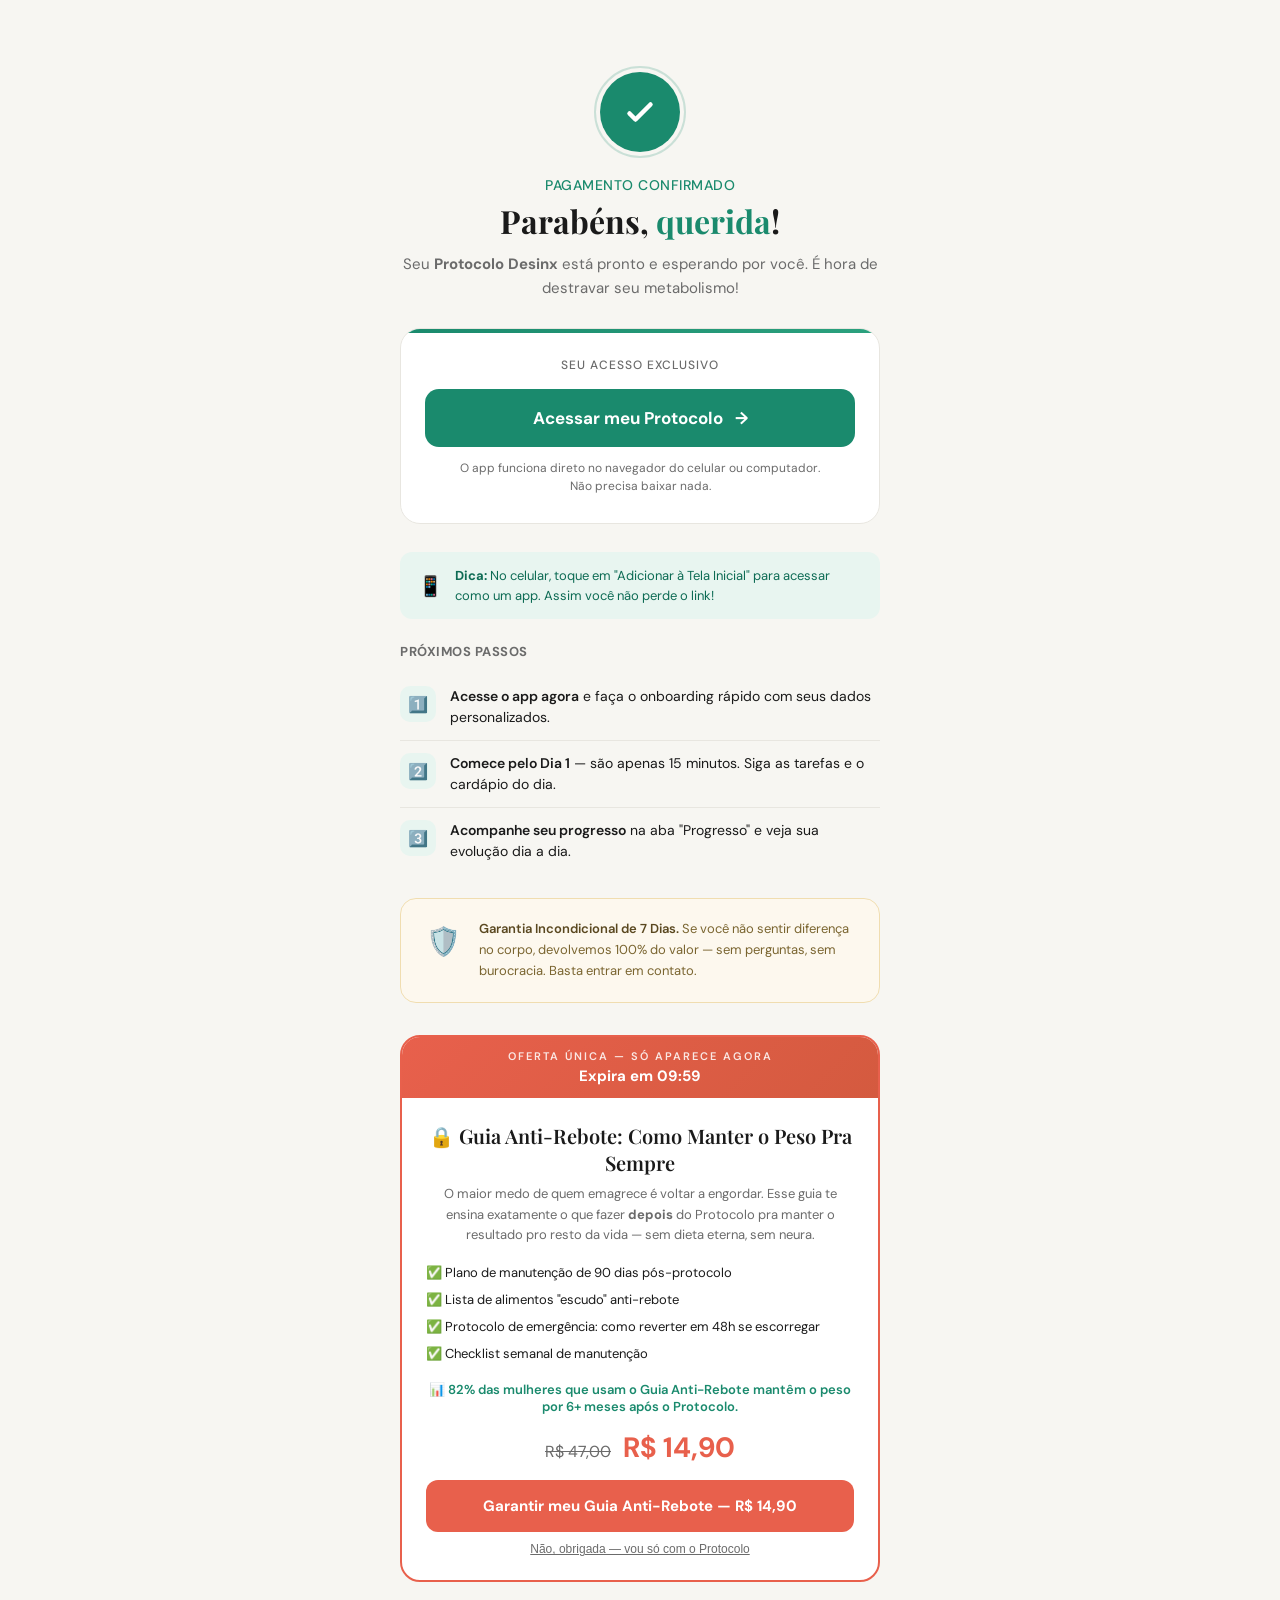
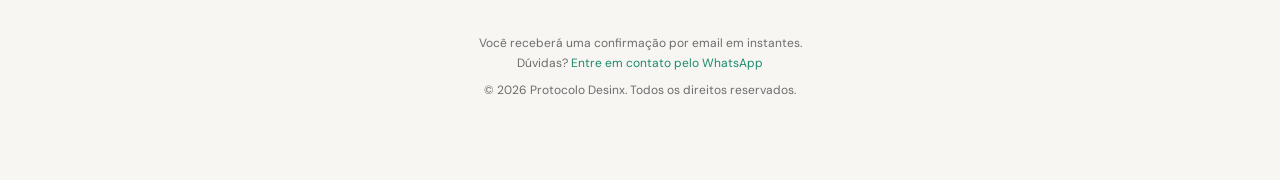
==== thank-you.html @ 16e47de1 "Add files via upload" ====
<!DOCTYPE html>
<html lang="pt-BR">
<head>
<meta charset="UTF-8">
<meta name="viewport" content="width=device-width, initial-scale=1.0">
<title>Parabéns! Seu Protocolo Desinx está pronto</title>
<link rel="preconnect" href="https://fonts.googleapis.com">
<link href="https://fonts.googleapis.com/css2?family=DM+Sans:wght@400;500;700&family=Playfair+Display:wght@600;700&display=swap" rel="stylesheet">
<style>
*{margin:0;padding:0;box-sizing:border-box}
:root{
  --green:#1a8a6d;--green-dark:#0d6b54;--green-light:#e8f5f0;--green-glow:#2ba17e;
  --bg:#f7f6f2;--card:#fff;--text:#1a1a1a;--muted:#6b6b6b;--border:#e8e6e0;
  --gold:#d4a853;--gold-bg:#fdf8ee;--gold-border:#f0ddb0;
  --coral:#e8604c;--coral-bg:#fdf0ed;
}
body{font-family:'DM Sans',sans-serif;background:var(--bg);color:var(--text);min-height:100vh;overflow-x:hidden}

/* Confetti burst */
.confetti-container{position:fixed;top:0;left:0;width:100%;height:100%;pointer-events:none;z-index:100;overflow:hidden}
.confetti{position:absolute;width:10px;height:10px;top:-10px;opacity:0;animation:confettiFall 3s ease-out forwards}
@keyframes confettiFall{
  0%{opacity:1;transform:translateY(0) rotate(0deg) scale(1)}
  100%{opacity:0;transform:translateY(100vh) rotate(720deg) scale(0.3)}
}

/* Success animation */
.success-check{width:80px;height:80px;border-radius:50%;background:var(--green);display:flex;align-items:center;justify-content:center;margin:0 auto 24px;animation:scaleIn 0.5s cubic-bezier(0.34,1.56,0.64,1) 0.3s both;position:relative}
.success-check::after{content:'';position:absolute;inset:-6px;border-radius:50%;border:2px solid var(--green);opacity:0.2;animation:ringPulse 2s ease-out 0.8s infinite}
@keyframes scaleIn{from{transform:scale(0);opacity:0}to{transform:scale(1);opacity:1}}
@keyframes ringPulse{0%{transform:scale(1);opacity:0.2}100%{transform:scale(1.4);opacity:0}}
.success-check svg{width:36px;height:36px;stroke:#fff;stroke-width:3;fill:none;stroke-linecap:round;stroke-linejoin:round}
.success-check svg path{stroke-dasharray:30;stroke-dashoffset:30;animation:drawCheck 0.4s ease-out 0.7s forwards}
@keyframes drawCheck{to{stroke-dashoffset:0}}

/* Layout */
.container{max-width:520px;margin:0 auto;padding:32px 20px 60px}
.hero{text-align:center;padding:40px 0 0;animation:fadeUp 0.6s ease-out 0.2s both}
@keyframes fadeUp{from{opacity:0;transform:translateY(20px)}to{opacity:1;transform:translateY(0)}}
.greeting{font-size:14px;color:var(--green);font-weight:500;letter-spacing:0.5px;text-transform:uppercase;margin:0 0 8px;animation:fadeUp 0.6s ease-out 0.5s both}
.title{font-family:'Playfair Display',serif;font-size:32px;font-weight:700;line-height:1.2;margin:0 0 12px;animation:fadeUp 0.6s ease-out 0.6s both}
.title span{color:var(--green)}
.subtitle{font-size:15px;color:var(--muted);line-height:1.6;animation:fadeUp 0.6s ease-out 0.7s both}

/* CTA Card */
.cta-card{background:var(--card);border-radius:20px;border:1px solid var(--border);padding:28px 24px;margin:28px 0;text-align:center;animation:fadeUp 0.6s ease-out 0.8s both;position:relative;overflow:hidden}
.cta-card::before{content:'';position:absolute;top:0;left:0;right:0;height:4px;background:linear-gradient(90deg,var(--green),var(--green-glow))}
.cta-label{font-size:12px;color:var(--muted);text-transform:uppercase;letter-spacing:1px;font-weight:500;margin:0 0 16px}
.cta-btn{display:block;width:100%;padding:18px 24px;background:var(--green);color:#fff;font-size:17px;font-weight:700;border:none;border-radius:14px;cursor:pointer;text-decoration:none;transition:all 0.2s;position:relative;overflow:hidden}
.cta-btn:hover{background:var(--green-dark);transform:translateY(-1px);box-shadow:0 8px 24px rgba(26,138,109,0.25)}
.cta-btn:active{transform:translateY(0)}
.cta-btn .arrow{display:inline-block;margin-left:8px;transition:transform 0.2s}
.cta-btn:hover .arrow{transform:translateX(4px)}
.cta-sub{font-size:12px;color:var(--muted);margin:12px 0 0;line-height:1.5}

/* Steps */
.steps{margin:24px 0;animation:fadeUp 0.6s ease-out 0.9s both}
.steps-title{font-size:13px;font-weight:700;text-transform:uppercase;letter-spacing:0.5px;color:var(--muted);margin:0 0 14px}
.step{display:flex;gap:14px;align-items:flex-start;padding:12px 0;border-bottom:1px solid var(--border)}
.step:last-child{border:none}
.step-icon{width:36px;height:36px;border-radius:10px;background:var(--green-light);display:flex;align-items:center;justify-content:center;flex-shrink:0;font-size:16px}
.step-text{font-size:14px;line-height:1.5}
.step-text strong{font-weight:600}

/* Guarantee */
.guarantee{background:var(--gold-bg);border:1px solid var(--gold-border);border-radius:16px;padding:20px;display:flex;gap:14px;align-items:flex-start;margin:24px 0;animation:fadeUp 0.6s ease-out 1s both}
.guarantee-icon{width:44px;height:44px;flex-shrink:0;display:flex;align-items:center;justify-content:center;font-size:28px}
.guarantee-text{font-size:13px;line-height:1.6;color:#7a6530}
.guarantee-text strong{color:#5a4820;font-weight:600}

/* Upsell */
.upsell{background:var(--card);border-radius:20px;border:2px solid var(--coral);margin:32px 0;text-align:center;animation:fadeUp 0.6s ease-out 1.1s both;position:relative;overflow:hidden;transition:opacity 0.4s,max-height 0.5s ease,margin 0.4s,border-width 0.3s}
.upsell-header{background:linear-gradient(135deg,var(--coral),#d45a3f);padding:12px 20px;text-align:center}
.upsell-header-label{font-size:11px;letter-spacing:2px;text-transform:uppercase;color:rgba(255,255,255,0.85);font-weight:600}
.upsell-header-timer{font-size:15px;font-weight:700;color:#fff;margin-top:3px}
.upsell-body{padding:24px}
.upsell-title{font-family:'Playfair Display',serif;font-size:20px;font-weight:600;margin:0 0 8px}
.upsell-desc{font-size:13px;color:var(--muted);line-height:1.6;margin:0 0 6px}
.upsell-stat{font-size:13px;color:var(--green);font-weight:600;margin:10px 0 14px}
.upsell-includes{text-align:left;margin:14px 0}
.upsell-item{font-size:13px;color:var(--text);line-height:1.6;padding:3px 0}
.upsell-price{margin:14px 0}
.upsell-price .old{font-size:16px;color:var(--muted);text-decoration:line-through}
.upsell-price .new{font-size:28px;font-weight:700;color:var(--coral);margin-left:8px}
.upsell-btn{display:block;width:100%;padding:16px;background:var(--coral);color:#fff;font-size:15px;font-weight:700;border:none;border-radius:12px;cursor:pointer;text-decoration:none;transition:all 0.2s;margin:0 0 10px;animation:upsellPulse 2s ease-in-out infinite}
@keyframes upsellPulse{0%,100%{transform:scale(1)}50%{transform:scale(1.03)}}
.upsell-btn:hover{opacity:0.9;transform:translateY(-1px)}
.upsell-skip{font-size:12px;color:var(--muted);cursor:pointer;border:none;background:none;text-decoration:underline;display:block;width:100%;text-align:center}
.upsell-expired{text-align:center;padding:20px;color:var(--muted);font-size:14px}

/* Footer */
.footer{text-align:center;padding:20px 0;font-size:12px;color:var(--muted);line-height:1.6;animation:fadeUp 0.6s ease-out 1.2s both}
.footer a{color:var(--green);text-decoration:none}

/* Save instruction */
.save-tip{background:var(--green-light);border-radius:12px;padding:14px 18px;display:flex;gap:12px;align-items:center;margin:16px 0;animation:fadeUp 0.6s ease-out 0.95s both}
.save-tip-icon{font-size:20px;flex-shrink:0}
.save-tip-text{font-size:13px;color:var(--green-dark);line-height:1.5}

@media(max-width:480px){
  .container{padding:20px 16px 40px}
  .title{font-size:26px}
  .cta-card{padding:22px 18px}
  .cta-btn{padding:16px 20px;font-size:16px}
}
</style>
</head>
<body>

<div class="confetti-container" id="confetti"></div>

<div class="container">
  <div class="hero">
    <div class="success-check">
      <svg viewBox="0 0 24 24"><path d="M5 13l4 4L19 7"/></svg>
    </div>
    <div class="greeting">Pagamento confirmado</div>
    <h1 class="title">Parabéns, <span id="userName">querida</span>!</h1>
    <p class="subtitle">Seu <strong>Protocolo Desinx</strong> está pronto e esperando por você. É hora de destravar seu metabolismo!</p>
  </div>

  <div class="cta-card">
    <div class="cta-label">Seu acesso exclusivo</div>
    <a href="https://app-desinx.vercel.app/" class="cta-btn" id="appLink">
      Acessar meu Protocolo <span class="arrow">→</span>
    </a>
    <p class="cta-sub">O app funciona direto no navegador do celular ou computador.<br>Não precisa baixar nada.</p>
  </div>

  <div class="save-tip">
    <span class="save-tip-icon">📱</span>
    <span class="save-tip-text"><strong>Dica:</strong> No celular, toque em "Adicionar à Tela Inicial" para acessar como um app. Assim você não perde o link!</span>
  </div>

  <div class="steps">
    <div class="steps-title">Próximos passos</div>
    <div class="step">
      <div class="step-icon">1️⃣</div>
      <div class="step-text"><strong>Acesse o app agora</strong> e faça o onboarding rápido com seus dados personalizados.</div>
    </div>
    <div class="step">
      <div class="step-icon">2️⃣</div>
      <div class="step-text"><strong>Comece pelo Dia 1</strong> — são apenas 15 minutos. Siga as tarefas e o cardápio do dia.</div>
    </div>
    <div class="step">
      <div class="step-icon">3️⃣</div>
      <div class="step-text"><strong>Acompanhe seu progresso</strong> na aba "Progresso" e veja sua evolução dia a dia.</div>
    </div>
  </div>

  <div class="guarantee">
    <div class="guarantee-icon">🛡️</div>
    <div class="guarantee-text">
      <strong>Garantia Incondicional de 7 Dias.</strong> Se você não sentir diferença no corpo, devolvemos 100% do valor — sem perguntas, sem burocracia. Basta entrar em contato.
    </div>
  </div>

  <div class="upsell" id="upsellSection">
    <div class="upsell-header">
      <div class="upsell-header-label">Oferta única — só aparece agora</div>
      <div class="upsell-header-timer">Expira em <span id="upsellTimer">10:00</span></div>
    </div>
    <div class="upsell-body">
      <h2 class="upsell-title">🔒 Guia Anti-Rebote: Como Manter o Peso Pra Sempre</h2>
      <p class="upsell-desc">O maior medo de quem emagrece é voltar a engordar. Esse guia te ensina exatamente o que fazer <strong>depois</strong> do Protocolo pra manter o resultado pro resto da vida — sem dieta eterna, sem neura.</p>
      <div class="upsell-includes">
        <div class="upsell-item">✅ Plano de manutenção de 90 dias pós-protocolo</div>
        <div class="upsell-item">✅ Lista de alimentos "escudo" anti-rebote</div>
        <div class="upsell-item">✅ Protocolo de emergência: como reverter em 48h se escorregar</div>
        <div class="upsell-item">✅ Checklist semanal de manutenção</div>
      </div>
      <p class="upsell-stat" id="upsellStat">📊 82% das mulheres que usam o Guia Anti-Rebote mantêm o peso por 6+ meses após o Protocolo.</p>
      <div class="upsell-price">
        <span class="old">R$ 47,00</span>
        <span class="new">R$ 14,90</span>
      </div>
      <a href="#" class="upsell-btn" id="upsellBtn">Garantir meu Guia Anti-Rebote — R$ 14,90</a>
      <button class="upsell-skip" onclick="skipUpsell()">Não, obrigada — vou só com o Protocolo</button>
    </div>
  </div>

  <div class="footer">
    <p>Você receberá uma confirmação por email em instantes.</p>
    <p>Dúvidas? <a href="#">Entre em contato pelo WhatsApp</a></p>
    <p style="margin-top:8px">© 2026 Protocolo Desinx. Todos os direitos reservados.</p>
  </div>
</div>

<script>
// Capture URL params from Ticto
const params = new URLSearchParams(window.location.search);
const name = params.get('name') || params.get('first_name') || '';
const email = params.get('email') || '';
const phone = params.get('phone') || '';
const plan = params.get('plan') || params.get('offer') || '';

// Personalize with name
if (name) {
  const firstName = decodeURIComponent(name).split(' ')[0];
  document.getElementById('userName').textContent = firstName;
}

// Build app link with user data
const appBase = 'https://app-desinx.vercel.app/';
const appParams = new URLSearchParams();
appParams.set('token', 'DESINX2024ACCESS'); // token que libera o registro no app
if (name) appParams.set('name', decodeURIComponent(name));
if (email) appParams.set('email', decodeURIComponent(email));
if (plan) appParams.set('plan', decodeURIComponent(plan));
const appUrl = `${appBase}?${appParams}`;
document.getElementById('appLink').href = appUrl;

// Upsell button — replace with Ticto one-click-buy link
document.getElementById('upsellBtn').href = '#';  // TODO: Replace with Ticto upsell offer link for Guia Anti-Rebote

// Upsell countdown timer
let upsellSeconds = 10 * 60;
const upsellTimerEl = document.getElementById('upsellTimer');
const upsellSection = document.getElementById('upsellSection');

const upsellTick = setInterval(() => {
  upsellSeconds--;
  if (upsellSeconds <= 0) {
    clearInterval(upsellTick);
    upsellSection.innerHTML = '<div class="upsell-expired">⏰ Esta oferta expirou.</div>';
    return;
  }
  const min = Math.floor(upsellSeconds / 60);
  const sec = upsellSeconds % 60;
  upsellTimerEl.textContent = `${String(min).padStart(2, '0')}:${String(sec).padStart(2, '0')}`;
}, 1000);

// Skip upsell with animation
function skipUpsell() {
  upsellSection.style.opacity = '0';
  upsellSection.style.maxHeight = '0';
  upsellSection.style.overflow = 'hidden';
  upsellSection.style.marginBottom = '0';
  upsellSection.style.marginTop = '0';
  upsellSection.style.borderWidth = '0';
  setTimeout(() => upsellSection.remove(), 500);
}

// Confetti animation
function createConfetti() {
  const container = document.getElementById('confetti');
  const colors = ['#1a8a6d', '#2ba17e', '#5fffb1', '#d4a853', '#e8604c', '#ffd700', '#ff6b9d'];
  const shapes = ['circle', 'square'];
  
  for (let i = 0; i < 60; i++) {
    const el = document.createElement('div');
    el.className = 'confetti';
    const color = colors[Math.floor(Math.random() * colors.length)];
    const shape = shapes[Math.floor(Math.random() * shapes.length)];
    const size = Math.random() * 8 + 6;
    
    el.style.cssText = `
      left: ${Math.random() * 100}%;
      width: ${size}px;
      height: ${size}px;
      background: ${color};
      border-radius: ${shape === 'circle' ? '50%' : '2px'};
      animation-delay: ${Math.random() * 0.8}s;
      animation-duration: ${2 + Math.random() * 2}s;
    `;
    container.appendChild(el);
  }
  
  setTimeout(() => container.remove(), 5000);
}

createConfetti();
</script>
</body>
</html>
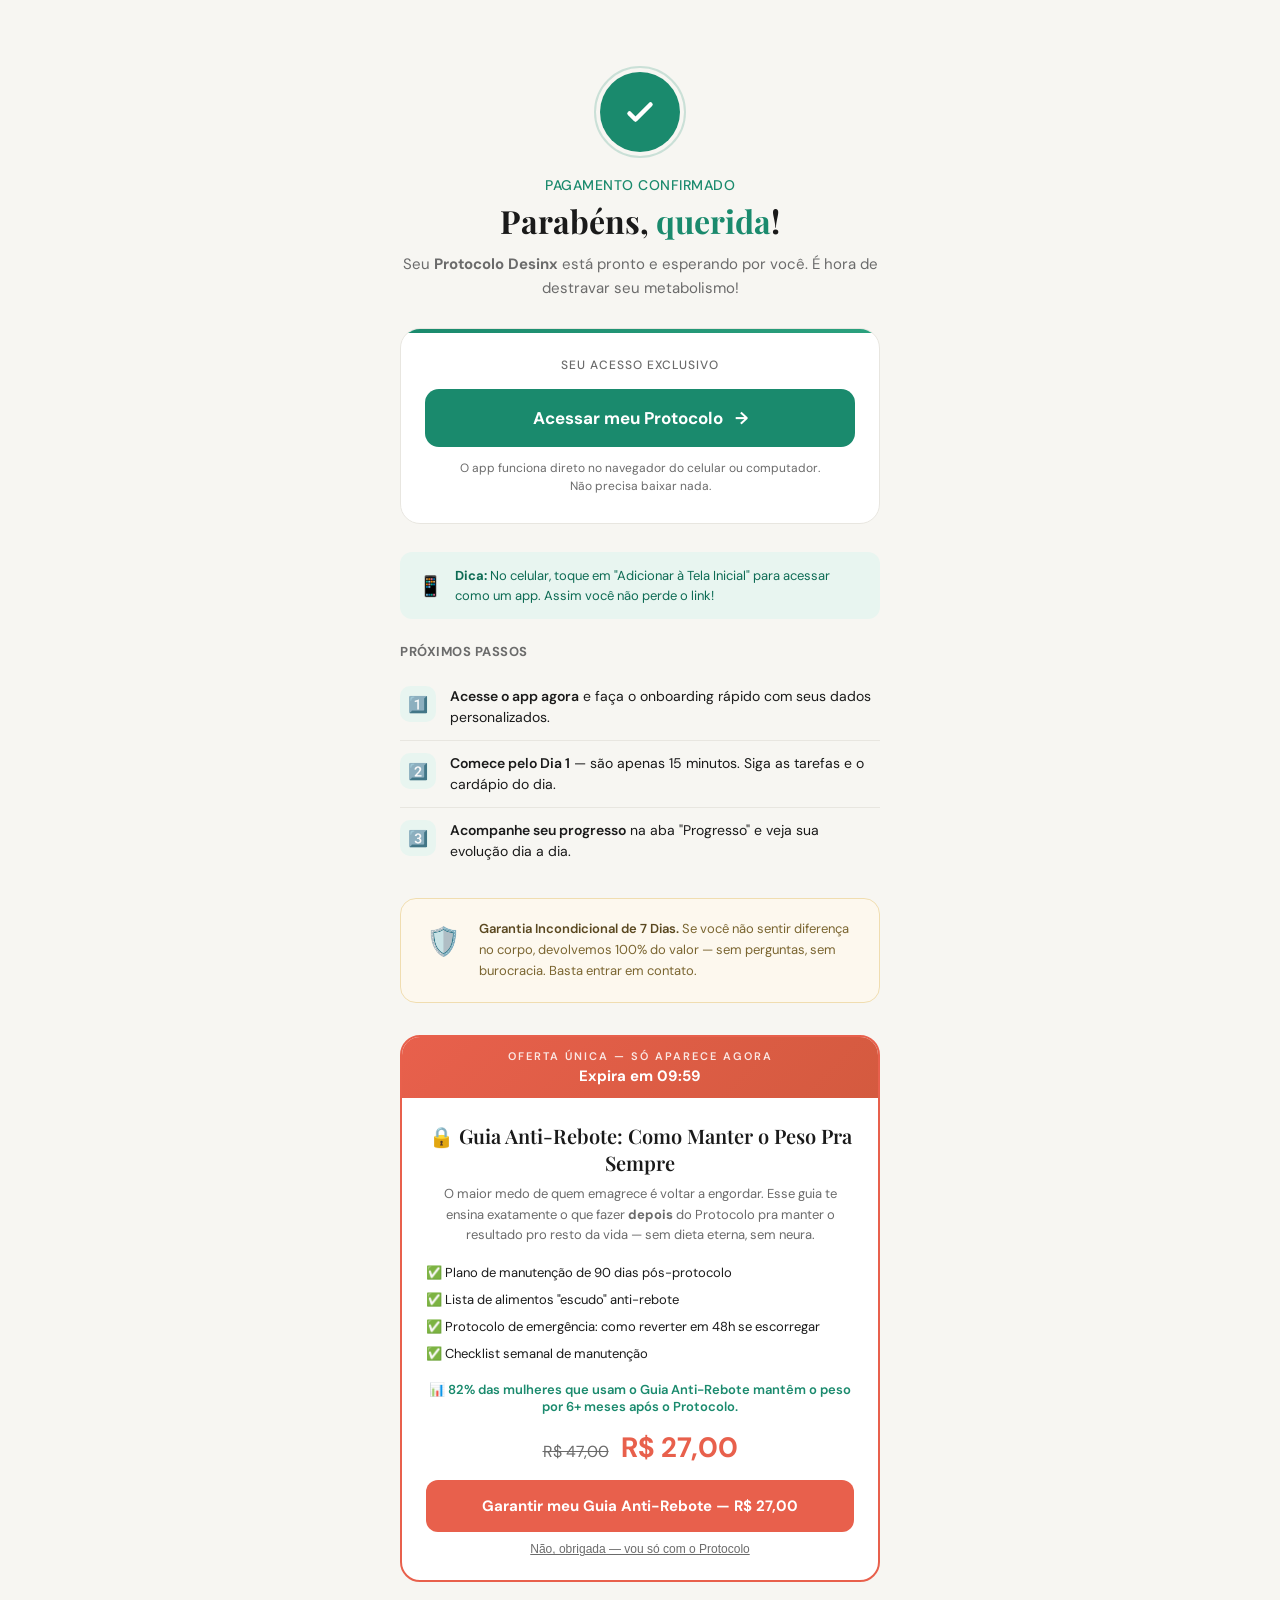
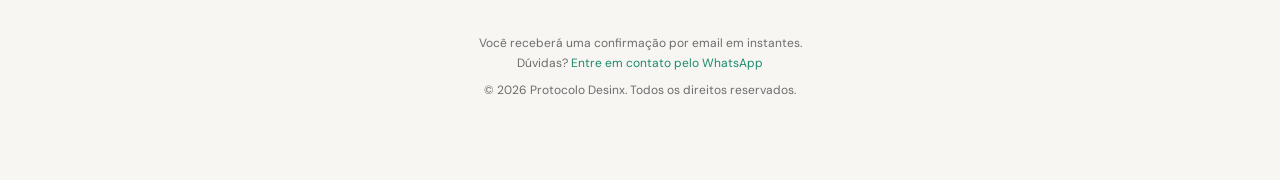
==== commit 1b84984c: "Add files via upload" ====
--- a/thank-you.html
+++ b/thank-you.html
@@ -172,9 +172,9 @@
       <p class="upsell-stat" id="upsellStat">📊 82% das mulheres que usam o Guia Anti-Rebote mantêm o peso por 6+ meses após o Protocolo.</p>
       <div class="upsell-price">
         <span class="old">R$ 47,00</span>
-        <span class="new">R$ 14,90</span>
+        <span class="new">R$ 27,00</span>
       </div>
-      <a href="#" class="upsell-btn" id="upsellBtn">Garantir meu Guia Anti-Rebote — R$ 14,90</a>
+      <a href="#" class="upsell-btn" id="upsellBtn">Garantir meu Guia Anti-Rebote — R$ 27,00</a>
       <button class="upsell-skip" onclick="skipUpsell()">Não, obrigada — vou só com o Protocolo</button>
     </div>
   </div>
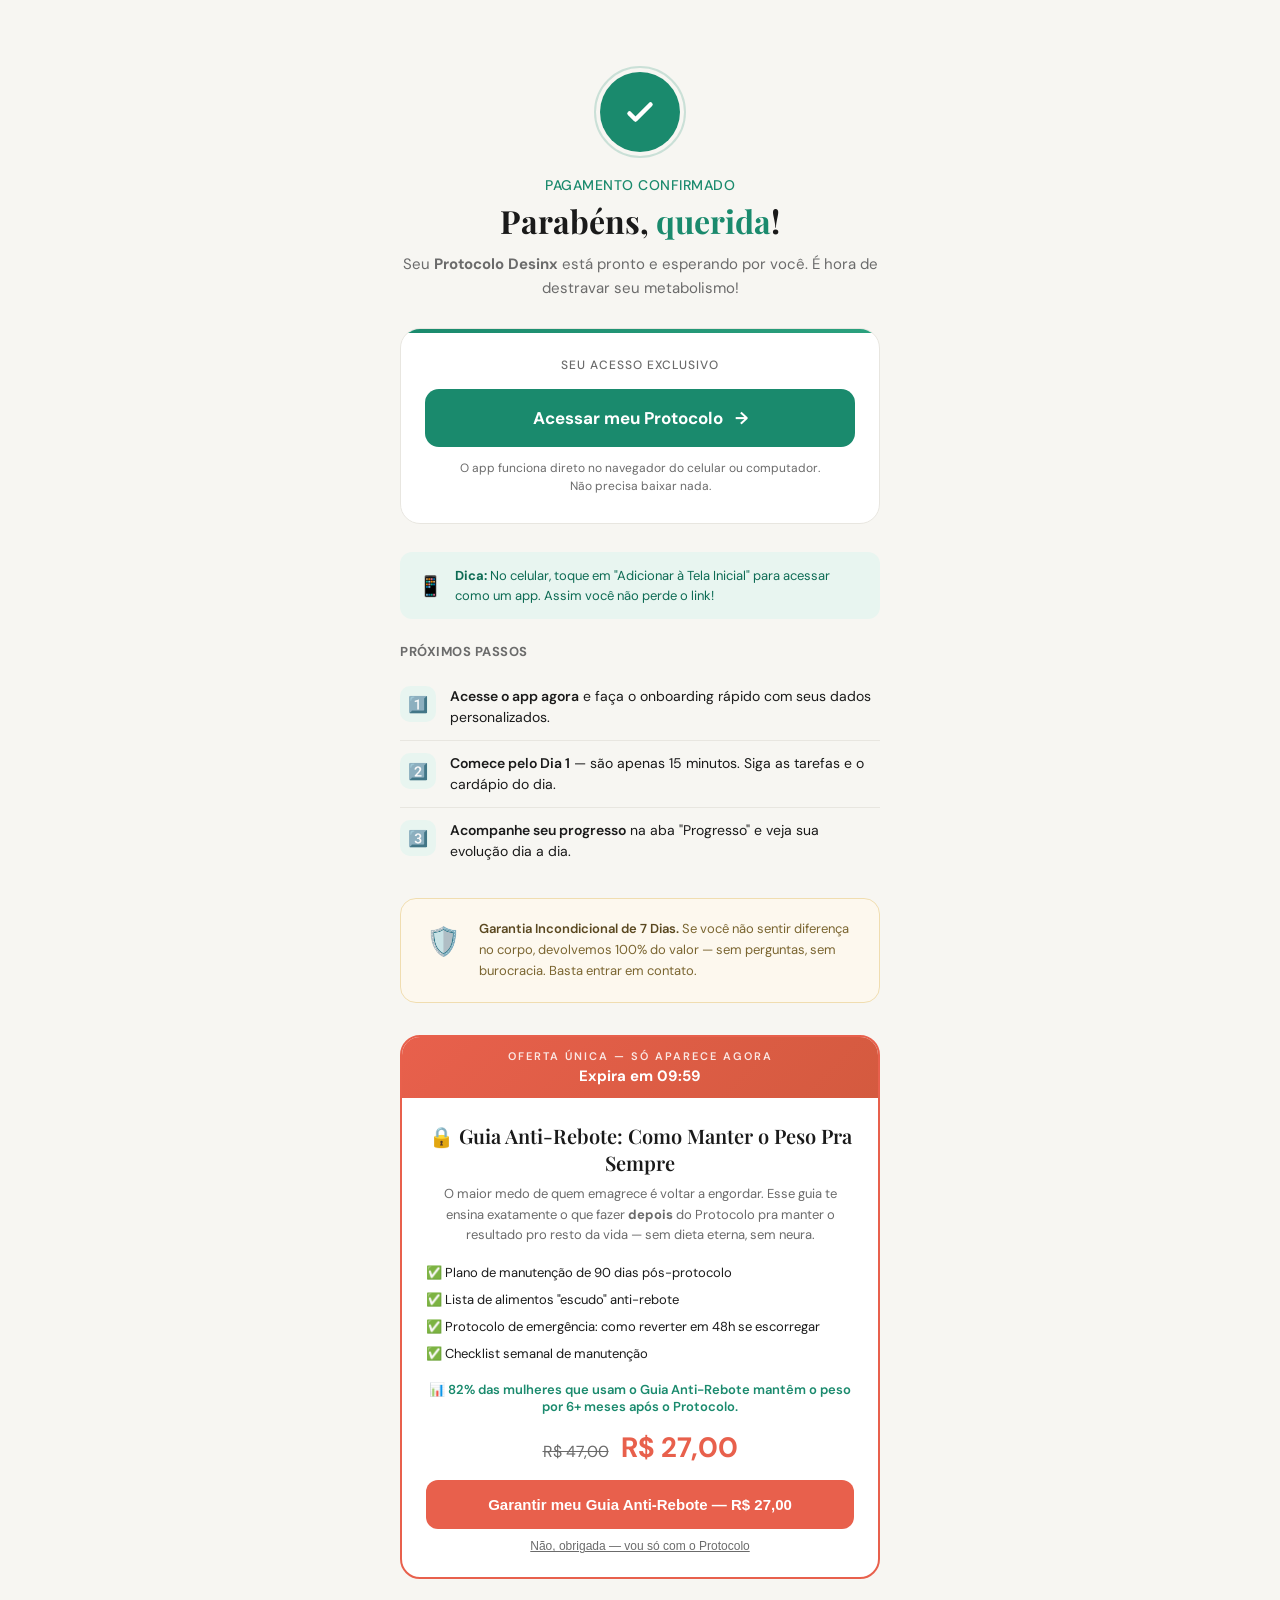
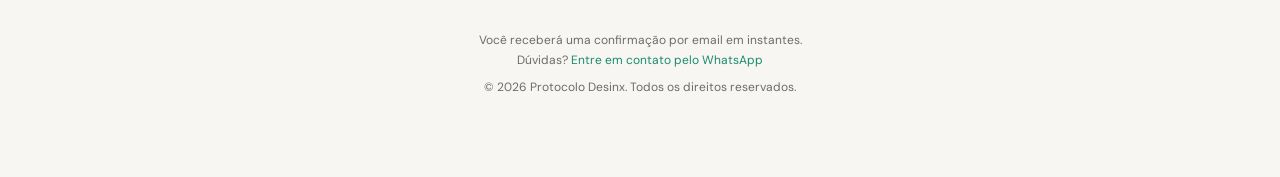
==== commit c25ff081: "Add files via upload" ====
--- a/thank-you.html
+++ b/thank-you.html
@@ -104,6 +104,21 @@
   .cta-btn{padding:16px 20px;font-size:16px}
 }
 </style>
+<!-- TikTok Pixel -->
+<script>
+!function (w, d, t) {
+  w.TiktokAnalyticsObject=t;var ttq=w[t]=w[t]||[];ttq.methods=["page","track","identify","instances","debug","on","off","once","ready","alias","group","enableCookie","disableCookie","holdConsent","revokeConsent","grantConsent"],ttq.setAndDefer=function(t,e){t[e]=function(){t.push([e].concat(Array.prototype.slice.call(arguments,0)))}};for(var i=0;i<ttq.methods.length;i++)ttq.setAndDefer(ttq,ttq.methods[i]);ttq.instance=function(t){for(
+var e=ttq._i[t]||[],n=0;n<ttq.methods.length;n++)ttq.setAndDefer(e,ttq.methods[n]);return e},ttq.load=function(e,n){var r="https://analytics.tiktok.com/i18n/pixel/events.js",o=n&&n.partner;ttq._i=ttq._i||{},ttq._i[e]=[],ttq._i[e]._u=r,ttq._t=ttq._t||{},ttq._t[e]=+new Date,ttq._o=ttq._o||{},ttq._o[e]=n||{};n=document.createElement("script")
+;n.type="text/javascript",n.async=!0,n.src=r+"?sdkid="+e+"&lib="+t;e=document.getElementsByTagName("script")[0];e.parentNode.insertBefore(n,e)};
+  ttq.load('D58V12JC77UD75S4LAF0');
+  ttq.page();
+}(window, document, 'ttq');
+</script>
+<!-- TikTok Pixel End -->
+
+<!-- Ticto One Click Buy -->
+<script src="https://midas.ticto.app/oneclickbuy.js" async></script>
+<!-- Ticto One Click Buy -->
 </head>
 <body>
 
@@ -174,8 +189,8 @@
         <span class="old">R$ 47,00</span>
         <span class="new">R$ 27,00</span>
       </div>
-      <a href="#" class="upsell-btn" id="upsellBtn">Garantir meu Guia Anti-Rebote — R$ 27,00</a>
-      <button class="upsell-skip" onclick="skipUpsell()">Não, obrigada — vou só com o Protocolo</button>
+      <button type="button" class="ticto-upsell-button upsell-btn" data-offer-code="0772BBDD6">Garantir meu Guia Anti-Rebote — R$ 27,00</button>
+      <button type="button" class="ticto-refuse-button upsell-skip" onclick="skipUpsell()">Não, obrigada — vou só com o Protocolo</button>
     </div>
   </div>
 
@@ -193,6 +208,31 @@
 const email = params.get('email') || '';
 const phone = params.get('phone') || '';
 const plan = params.get('plan') || params.get('offer') || '';
+
+// TikTok Pixel: identificar usuário e disparar Purchase
+if (typeof ttq !== 'undefined') {
+  // Identify com os dados que a Ticto passa na URL
+  if (email || phone) {
+    ttq.identify({
+      email: email ? decodeURIComponent(email) : '',
+      phone_number: phone ? decodeURIComponent(phone) : '',
+    });
+  }
+
+  // Purchase — detecta o plano e o valor correto
+  const planValues = { essential: 39.90, premium: 67.00 };
+  const purchaseValue = planValues[plan] || 67.00;
+
+  ttq.track('PlaceAnOrder', {
+    content_name: 'compra_desinx_' + (plan || 'premium'),
+    content_type: 'product',
+    content_id: 'desinx_' + (plan || 'premium'),
+    quantity: 1,
+    price: purchaseValue,
+    value: purchaseValue,
+    currency: 'BRL',
+  });
+}
 
 // Personalize with name
 if (name) {
@@ -211,7 +251,7 @@
 document.getElementById('appLink').href = appUrl;
 
 // Upsell button — replace with Ticto one-click-buy link
-document.getElementById('upsellBtn').href = '#';  // TODO: Replace with Ticto upsell offer link for Guia Anti-Rebote
+// Upsell gerenciado pelo Ticto One Click Buy (data-offer-code='0772BBDD6')
 
 // Upsell countdown timer
 let upsellSeconds = 10 * 60;
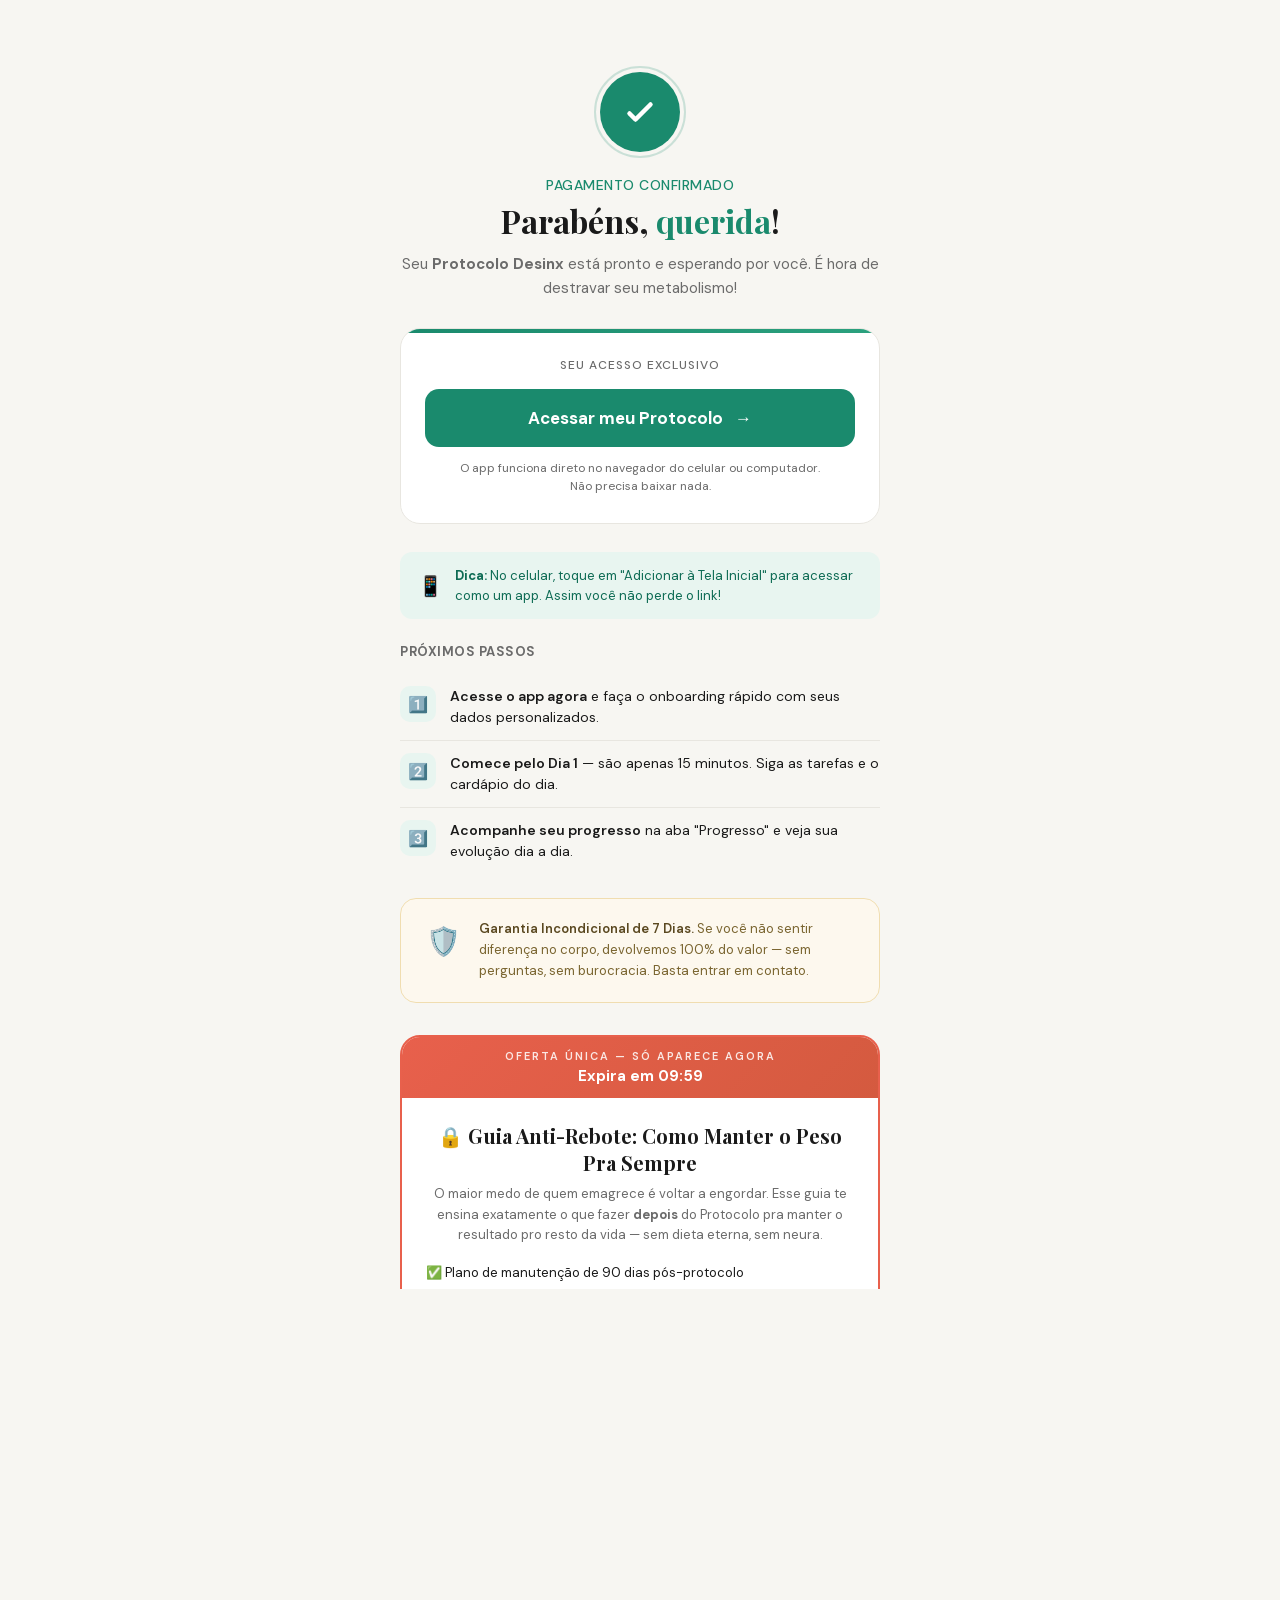
==== commit b17a79c0: "perf: self-host fonts + defer Clarity for major LCP/TBT gains - Download and self-host DM Sans (vari" ====
--- a/thank-you.html
+++ b/thank-you.html
@@ -4,9 +4,21 @@
 <meta charset="UTF-8">
 <meta name="viewport" content="width=device-width, initial-scale=1.0">
 <title>Parabéns! Seu Protocolo Desinx está pronto</title>
-<link rel="preconnect" href="https://fonts.googleapis.com">
-<link href="https://fonts.googleapis.com/css2?family=DM+Sans:wght@400;500;700&family=Playfair+Display:wght@600;700&display=swap" rel="stylesheet">
+<!-- Resource hints -->
+<link rel="dns-prefetch" href="https://www.googletagmanager.com">
+<link rel="dns-prefetch" href="https://www.google-analytics.com">
+<link rel="dns-prefetch" href="https://www.clarity.ms">
+<link rel="dns-prefetch" href="https://analytics.tiktok.com">
+<link rel="dns-prefetch" href="https://connect.facebook.net">
+<link rel="dns-prefetch" href="https://midas.ticto.app">
+<!-- Self-hosted fonts: direct woff2 preload, no CDN round-trips -->
+<link rel="preload" href="/fonts/dm-sans-latin.woff2" as="font" type="font/woff2" crossorigin>
+<link rel="preload" href="/fonts/playfair-700-latin.woff2" as="font" type="font/woff2" crossorigin>
 <style>
+@font-face{font-family:'DM Sans';font-style:normal;font-weight:100 900;font-display:swap;src:url('/fonts/dm-sans-latin-ext.woff2') format('woff2');unicode-range:U+0100-02BA,U+02BD-02C5,U+02C7-02CC,U+02CE-02D7,U+02DD-02FF,U+0304,U+0308,U+0329,U+1D00-1DBF,U+1E00-1E9F,U+1EF2-1EFF,U+2020,U+20A0-20AB,U+20AD-20C0,U+2113,U+2C60-2C7F,U+A720-A7FF}
+@font-face{font-family:'DM Sans';font-style:normal;font-weight:100 900;font-display:swap;src:url('/fonts/dm-sans-latin.woff2') format('woff2');unicode-range:U+0000-00FF,U+0131,U+0152-0153,U+02BB-02BC,U+02C6,U+02DA,U+02DC,U+0304,U+0308,U+0329,U+2000-206F,U+20AC,U+2122,U+2191,U+2193,U+2212,U+2215,U+FEFF,U+FFFD}
+@font-face{font-family:'Playfair Display';font-style:normal;font-weight:700;font-display:swap;src:url('/fonts/playfair-700-latin-ext.woff2') format('woff2');unicode-range:U+0100-02BA,U+02BD-02C5,U+02C7-02CC,U+02CE-02D7,U+02DD-02FF,U+0304,U+0308,U+0329,U+1D00-1DBF,U+1E00-1E9F,U+1EF2-1EFF,U+2020,U+20A0-20AB,U+20AD-20C0,U+2113,U+2C60-2C7F,U+A720-A7FF}
+@font-face{font-family:'Playfair Display';font-style:normal;font-weight:700;font-display:swap;src:url('/fonts/playfair-700-latin.woff2') format('woff2');unicode-range:U+0000-00FF,U+0131,U+0152-0153,U+02BB-02BC,U+02C6,U+02DA,U+02DC,U+0304,U+0308,U+0329,U+2000-206F,U+20AC,U+2122,U+2191,U+2193,U+2212,U+2215,U+FEFF,U+FFFD}
 *{margin:0;padding:0;box-sizing:border-box}
 :root{
   --green:#1a8a6d;--green-dark:#0d6b54;--green-light:#e8f5f0;--green-glow:#2ba17e;
@@ -16,7 +28,7 @@
 }
 body{font-family:'DM Sans',sans-serif;background:var(--bg);color:var(--text);min-height:100vh;overflow-x:hidden}
 
-/* Confetti burst */
+
 .confetti-container{position:fixed;top:0;left:0;width:100%;height:100%;pointer-events:none;z-index:100;overflow:hidden}
 .confetti{position:absolute;width:10px;height:10px;top:-10px;opacity:0;animation:confettiFall 3s ease-out forwards}
 @keyframes confettiFall{
@@ -24,7 +36,7 @@
   100%{opacity:0;transform:translateY(100vh) rotate(720deg) scale(0.3)}
 }
 
-/* Success animation */
+
 .success-check{width:80px;height:80px;border-radius:50%;background:var(--green);display:flex;align-items:center;justify-content:center;margin:0 auto 24px;animation:scaleIn 0.5s cubic-bezier(0.34,1.56,0.64,1) 0.3s both;position:relative}
 .success-check::after{content:'';position:absolute;inset:-6px;border-radius:50%;border:2px solid var(--green);opacity:0.2;animation:ringPulse 2s ease-out 0.8s infinite}
 @keyframes scaleIn{from{transform:scale(0);opacity:0}to{transform:scale(1);opacity:1}}
@@ -33,7 +45,7 @@
 .success-check svg path{stroke-dasharray:30;stroke-dashoffset:30;animation:drawCheck 0.4s ease-out 0.7s forwards}
 @keyframes drawCheck{to{stroke-dashoffset:0}}
 
-/* Layout */
+
 .container{max-width:520px;margin:0 auto;padding:32px 20px 60px}
 .hero{text-align:center;padding:40px 0 0;animation:fadeUp 0.6s ease-out 0.2s both}
 @keyframes fadeUp{from{opacity:0;transform:translateY(20px)}to{opacity:1;transform:translateY(0)}}
@@ -42,7 +54,7 @@
 .title span{color:var(--green)}
 .subtitle{font-size:15px;color:var(--muted);line-height:1.6;animation:fadeUp 0.6s ease-out 0.7s both}
 
-/* CTA Card */
+
 .cta-card{background:var(--card);border-radius:20px;border:1px solid var(--border);padding:28px 24px;margin:28px 0;text-align:center;animation:fadeUp 0.6s ease-out 0.8s both;position:relative;overflow:hidden}
 .cta-card::before{content:'';position:absolute;top:0;left:0;right:0;height:4px;background:linear-gradient(90deg,var(--green),var(--green-glow))}
 .cta-label{font-size:12px;color:var(--muted);text-transform:uppercase;letter-spacing:1px;font-weight:500;margin:0 0 16px}
@@ -53,7 +65,7 @@
 .cta-btn:hover .arrow{transform:translateX(4px)}
 .cta-sub{font-size:12px;color:var(--muted);margin:12px 0 0;line-height:1.5}
 
-/* Steps */
+
 .steps{margin:24px 0;animation:fadeUp 0.6s ease-out 0.9s both}
 .steps-title{font-size:13px;font-weight:700;text-transform:uppercase;letter-spacing:0.5px;color:var(--muted);margin:0 0 14px}
 .step{display:flex;gap:14px;align-items:flex-start;padding:12px 0;border-bottom:1px solid var(--border)}
@@ -62,13 +74,13 @@
 .step-text{font-size:14px;line-height:1.5}
 .step-text strong{font-weight:600}
 
-/* Guarantee */
+
 .guarantee{background:var(--gold-bg);border:1px solid var(--gold-border);border-radius:16px;padding:20px;display:flex;gap:14px;align-items:flex-start;margin:24px 0;animation:fadeUp 0.6s ease-out 1s both}
 .guarantee-icon{width:44px;height:44px;flex-shrink:0;display:flex;align-items:center;justify-content:center;font-size:28px}
 .guarantee-text{font-size:13px;line-height:1.6;color:#7a6530}
 .guarantee-text strong{color:#5a4820;font-weight:600}
 
-/* Upsell */
+
 .upsell{background:var(--card);border-radius:20px;border:2px solid var(--coral);margin:32px 0;text-align:center;animation:fadeUp 0.6s ease-out 1.1s both;position:relative;overflow:hidden;transition:opacity 0.4s,max-height 0.5s ease,margin 0.4s,border-width 0.3s}
 .upsell-header{background:linear-gradient(135deg,var(--coral),#d45a3f);padding:12px 20px;text-align:center}
 .upsell-header-label{font-size:11px;letter-spacing:2px;text-transform:uppercase;color:rgba(255,255,255,0.85);font-weight:600}
@@ -88,11 +100,11 @@
 .upsell-skip{font-size:12px;color:var(--muted);cursor:pointer;border:none;background:none;text-decoration:underline;display:block;width:100%;text-align:center}
 .upsell-expired{text-align:center;padding:20px;color:var(--muted);font-size:14px}
 
-/* Footer */
+
 .footer{text-align:center;padding:20px 0;font-size:12px;color:var(--muted);line-height:1.6;animation:fadeUp 0.6s ease-out 1.2s both}
 .footer a{color:var(--green);text-decoration:none}
 
-/* Save instruction */
+
 .save-tip{background:var(--green-light);border-radius:12px;padding:14px 18px;display:flex;gap:12px;align-items:center;margin:16px 0;animation:fadeUp 0.6s ease-out 0.95s both}
 .save-tip-icon{font-size:20px;flex-shrink:0}
 .save-tip-text{font-size:13px;color:var(--green-dark);line-height:1.5}
@@ -104,21 +116,14 @@
   .cta-btn{padding:16px 20px;font-size:16px}
 }
 </style>
-<!-- TikTok Pixel -->
-<script>
-!function (w, d, t) {
-  w.TiktokAnalyticsObject=t;var ttq=w[t]=w[t]||[];ttq.methods=["page","track","identify","instances","debug","on","off","once","ready","alias","group","enableCookie","disableCookie","holdConsent","revokeConsent","grantConsent"],ttq.setAndDefer=function(t,e){t[e]=function(){t.push([e].concat(Array.prototype.slice.call(arguments,0)))}};for(var i=0;i<ttq.methods.length;i++)ttq.setAndDefer(ttq,ttq.methods[i]);ttq.instance=function(t){for(
-var e=ttq._i[t]||[],n=0;n<ttq.methods.length;n++)ttq.setAndDefer(e,ttq.methods[n]);return e},ttq.load=function(e,n){var r="https://analytics.tiktok.com/i18n/pixel/events.js",o=n&&n.partner;ttq._i=ttq._i||{},ttq._i[e]=[],ttq._i[e]._u=r,ttq._t=ttq._t||{},ttq._t[e]=+new Date,ttq._o=ttq._o||{},ttq._o[e]=n||{};n=document.createElement("script")
-;n.type="text/javascript",n.async=!0,n.src=r+"?sdkid="+e+"&lib="+t;e=document.getElementsByTagName("script")[0];e.parentNode.insertBefore(n,e)};
-  ttq.load('D58V12JC77UD75S4LAF0');
-  ttq.page();
-}(window, document, 'ttq');
-</script>
-<!-- TikTok Pixel End -->
-
-<!-- Ticto One Click Buy -->
-<script src="https://midas.ticto.app/oneclickbuy.js" async></script>
-<!-- Ticto One Click Buy -->
+
+<!-- Tracking stubs: defined here so inline conversion events below can use them -->
+<!-- External libraries load async at end of body -->
+<script>window.dataLayer=window.dataLayer||[];function gtag(){dataLayer.push(arguments)}gtag('js',new Date());gtag('config','G-SVD3GJPXWG');</script>
+<script>window.addEventListener('load',function(){(function(c,l,a,r,i,t,y){c[a]=c[a]||function(){(c[a].q=c[a].q||[]).push(arguments)};t=l.createElement(r);t.async=1;t.src="https://www.clarity.ms/tag/"+i;y=l.getElementsByTagName(r)[0];y.parentNode.insertBefore(t,y)})(window,document,"clarity","script","wb9na0qdwu")},{once:true});</script>
+<script>!function(w,d,t){w.TiktokAnalyticsObject=t;var ttq=w[t]=w[t]||[];ttq.methods=["page","track","identify","instances","debug","on","off","once","ready","alias","group","enableCookie","disableCookie","holdConsent","revokeConsent","grantConsent"],ttq.setAndDefer=function(t,e){t[e]=function(){t.push([e].concat(Array.prototype.slice.call(arguments,0)))}};for(var i=0;i<ttq.methods.length;i++)ttq.setAndDefer(ttq,ttq.methods[i]);ttq.instance=function(t){for(var e=ttq._i[t]||[],n=0;n<ttq.methods.length;n++)ttq.setAndDefer(e,ttq.methods[n]);return e},ttq.load=function(e,n){var r="https://analytics.tiktok.com/i18n/pixel/events.js",o=n&&n.partner;ttq._i=ttq._i||{},ttq._i[e]=[],ttq._i[e]._u=r,ttq._t=ttq._t||{},ttq._t[e]=+new Date,ttq._o=ttq._o||{},ttq._o[e]=n||{};n=document.createElement("script");n.type="text/javascript",n.async=!0,n.src=r+"?sdkid="+e+"&lib="+t;e=document.getElementsByTagName("script")[0];e.parentNode.insertBefore(n,e)};ttq.load('D58V12JC77UD75S4LAF0');ttq.page()}(window,document,'ttq');</script>
+<script>!function(f,b,e,v,n,t,s){if(f.fbq)return;n=f.fbq=function(){n.callMethod?n.callMethod.apply(n,arguments):n.queue.push(arguments)};if(!f._fbq)f._fbq=n;n.push=n;n.loaded=!0;n.version='2.0';n.queue=[];t=b.createElement(e);t.async=!0;t.src=v;s=b.getElementsByTagName(e)[0];s.parentNode.insertBefore(t,s)}(window,document,'script','https://connect.facebook.net/en_US/fbevents.js');fbq('init','3821122158195597');fbq('track','PageView');</script>
+<noscript><img height="1" width="1" style="display:none" src="https://www.facebook.com/tr?id=3821122158195597&ev=PageView&noscript=1"/></noscript>
 </head>
 <body>
 
@@ -209,6 +214,23 @@
 const phone = params.get('phone') || '';
 const plan = params.get('plan') || params.get('offer') || '';
 
+// Google Analytics 4: Purchase
+if (typeof gtag !== 'undefined') {
+  const gaPlanValues = { essential: 39.90, premium: 67.00 };
+  const gaValue = gaPlanValues[plan] || 67.00;
+  gtag('event', 'purchase', {
+    transaction_id: Date.now().toString(),
+    currency: 'BRL',
+    value: gaValue,
+    items: [{
+      item_id: 'desinx_' + (plan || 'premium'),
+      item_name: 'Protocolo Desinx ' + (plan || 'premium'),
+      price: gaValue,
+      quantity: 1,
+    }]
+  });
+}
+
 // TikTok Pixel: identificar usuário e disparar Purchase
 if (typeof ttq !== 'undefined') {
   // Identify com os dados que a Ticto passa na URL
@@ -230,6 +252,20 @@
     quantity: 1,
     price: purchaseValue,
     value: purchaseValue,
+    currency: 'BRL',
+  });
+}
+
+// Meta Pixel: Purchase
+if (typeof fbq !== 'undefined') {
+  const fbPlanValues = { essential: 39.90, premium: 67.00 };
+  const fbValue = fbPlanValues[plan] || 67.00;
+  fbq('track', 'Purchase', {
+    content_name: 'compra_desinx_' + (plan || 'premium'),
+    content_ids: ['desinx_' + (plan || 'premium')],
+    content_type: 'product',
+    num_items: 1,
+    value: fbValue,
     currency: 'BRL',
   });
 }
@@ -311,5 +347,9 @@
 
 createConfetti();
 </script>
+
+<!-- GA4 library loads async (stub is initialized in head) -->
+<script async src="https://www.googletagmanager.com/gtag/js?id=G-SVD3GJPXWG"></script>
+<script async src="https://midas.ticto.app/oneclickbuy.js"></script>
 </body>
 </html>
